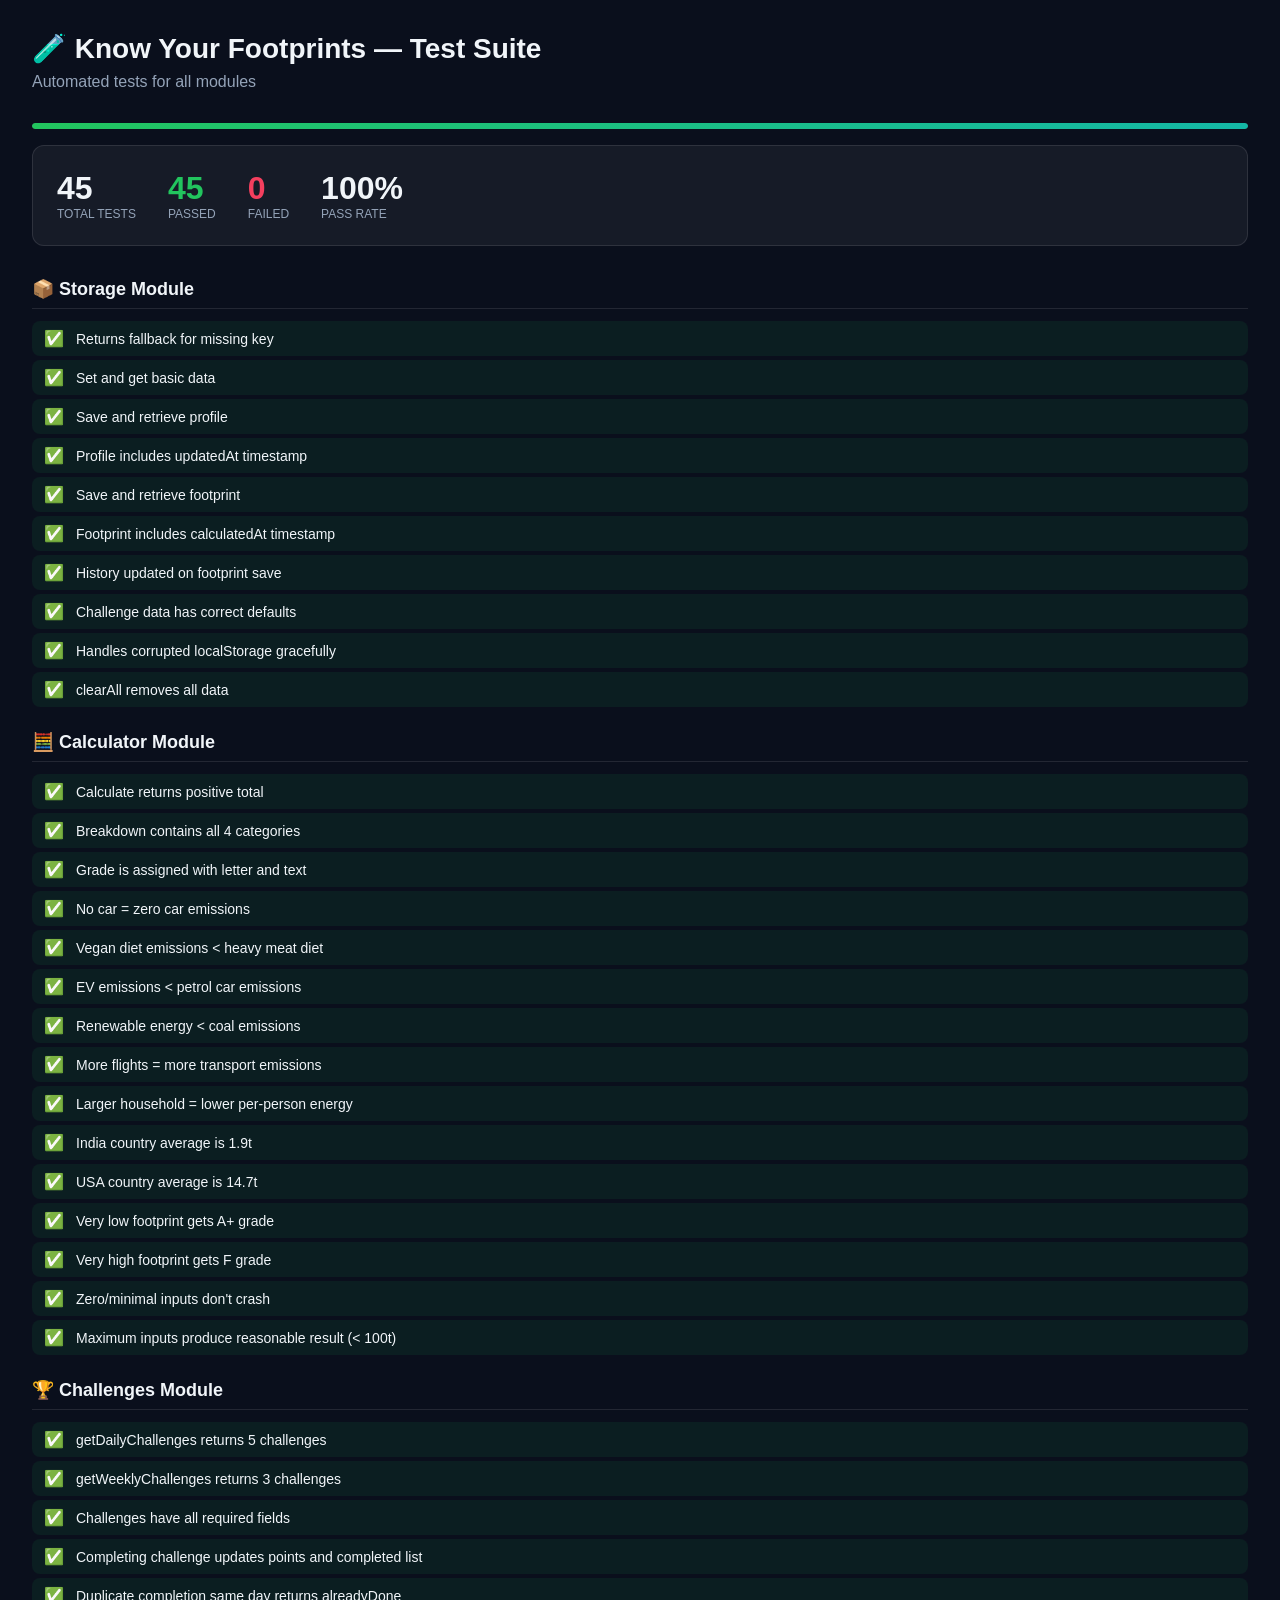
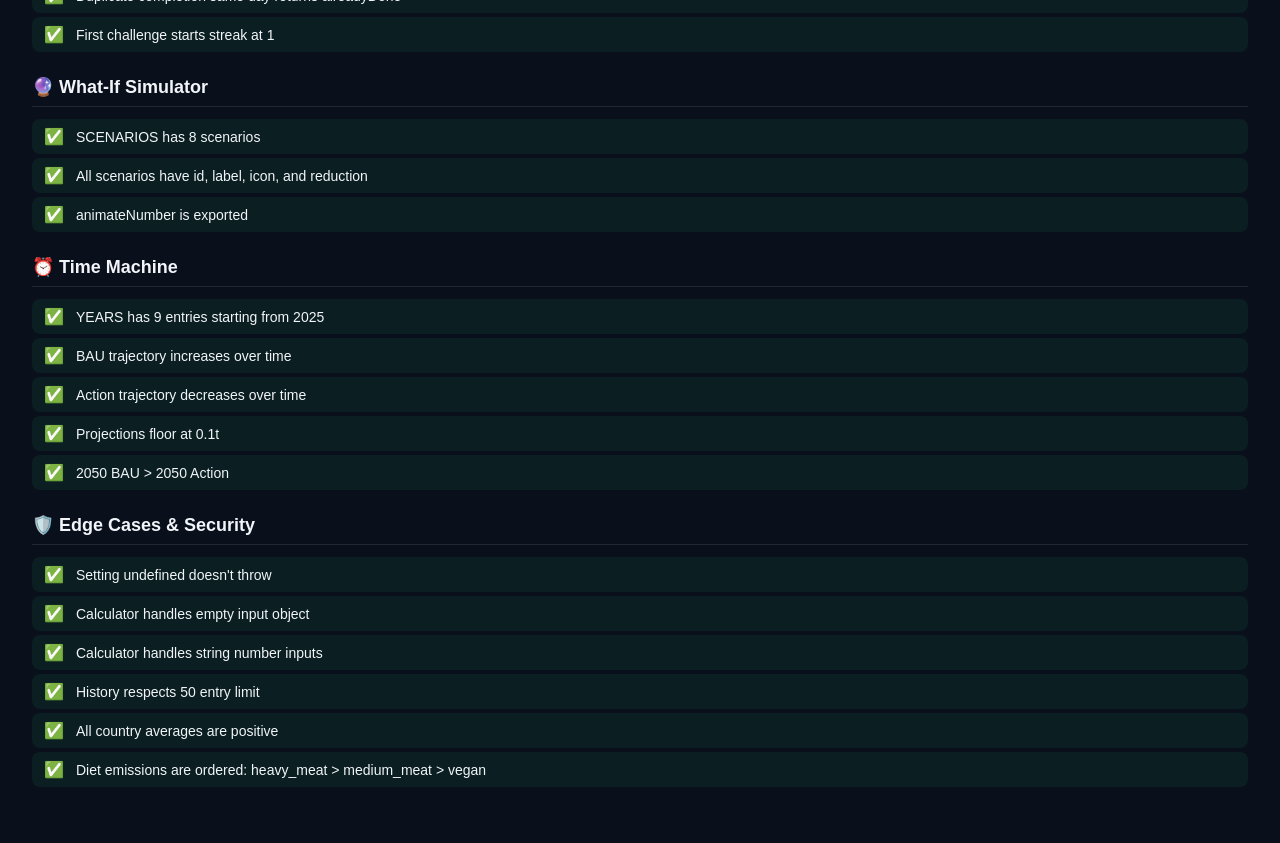
==== tests/index.html @ 68384054 "modifications in index file and addition of manifest" ====
<!DOCTYPE html>
<html lang="en">
<head>
    <meta charset="UTF-8">
    <meta name="viewport" content="width=device-width, initial-scale=1.0">
    <title>Know Your Footprints — Test Suite</title>
    <style>
        * { margin: 0; padding: 0; box-sizing: border-box; }
        body { font-family: 'Inter', -apple-system, sans-serif; background: #0a0f1c; color: #f1f5f9; padding: 2rem; }
        h1 { font-size: 1.75rem; margin-bottom: 0.5rem; }
        .subtitle { color: #94a3b8; margin-bottom: 2rem; }
        .summary { display: flex; gap: 2rem; margin-bottom: 2rem; padding: 1.5rem; background: rgba(255,255,255,0.05); border-radius: 12px; border: 1px solid rgba(255,255,255,0.1); }
        .stat { display: flex; flex-direction: column; }
        .stat-value { font-size: 2rem; font-weight: 700; }
        .stat-label { font-size: 0.75rem; color: #94a3b8; text-transform: uppercase; }
        .stat-value.pass { color: #22c55e; }
        .stat-value.fail { color: #f43f5e; }
        .test-group { margin-bottom: 1.5rem; }
        .group-title { font-size: 1.125rem; font-weight: 600; margin-bottom: 0.75rem; padding-bottom: 0.5rem; border-bottom: 1px solid rgba(255,255,255,0.1); }
        .test { display: flex; align-items: center; gap: 0.75rem; padding: 0.5rem 0.75rem; border-radius: 8px; margin-bottom: 0.25rem; font-size: 0.875rem; }
        .test.pass { background: rgba(34,197,94,0.08); }
        .test.fail { background: rgba(244,63,94,0.08); }
        .test-icon { font-size: 1rem; }
        .test-name { flex: 1; }
        .test-detail { color: #94a3b8; font-size: 0.75rem; }
        .progress-bar { width: 100%; height: 6px; background: rgba(255,255,255,0.1); border-radius: 3px; margin-bottom: 1rem; overflow: hidden; }
        .progress-fill { height: 100%; background: linear-gradient(90deg, #22c55e, #14b8a6); border-radius: 3px; transition: width 0.5s ease; }
    </style>
</head>
<body>
    <h1>🧪 Know Your Footprints — Test Suite</h1>
    <p class="subtitle">Automated tests for all modules</p>
    <div class="progress-bar"><div class="progress-fill" id="progressFill"></div></div>
    <div class="summary">
        <div class="stat"><span class="stat-value" id="totalTests">0</span><span class="stat-label">Total Tests</span></div>
        <div class="stat"><span class="stat-value pass" id="passedTests">0</span><span class="stat-label">Passed</span></div>
        <div class="stat"><span class="stat-value fail" id="failedTests">0</span><span class="stat-label">Failed</span></div>
        <div class="stat"><span class="stat-value" id="passRate">0%</span><span class="stat-label">Pass Rate</span></div>
    </div>
    <div id="results"></div>

    <!-- Load modules under test -->
    <script src="../js/storage.js"></script>
    <script src="../js/calculator.js"></script>
    <script src="../js/challenges.js"></script>
    <script src="../js/whatif.js"></script>
    <script src="../js/timemachine.js"></script>
    <script src="tests.js"></script>
</body>
</html>
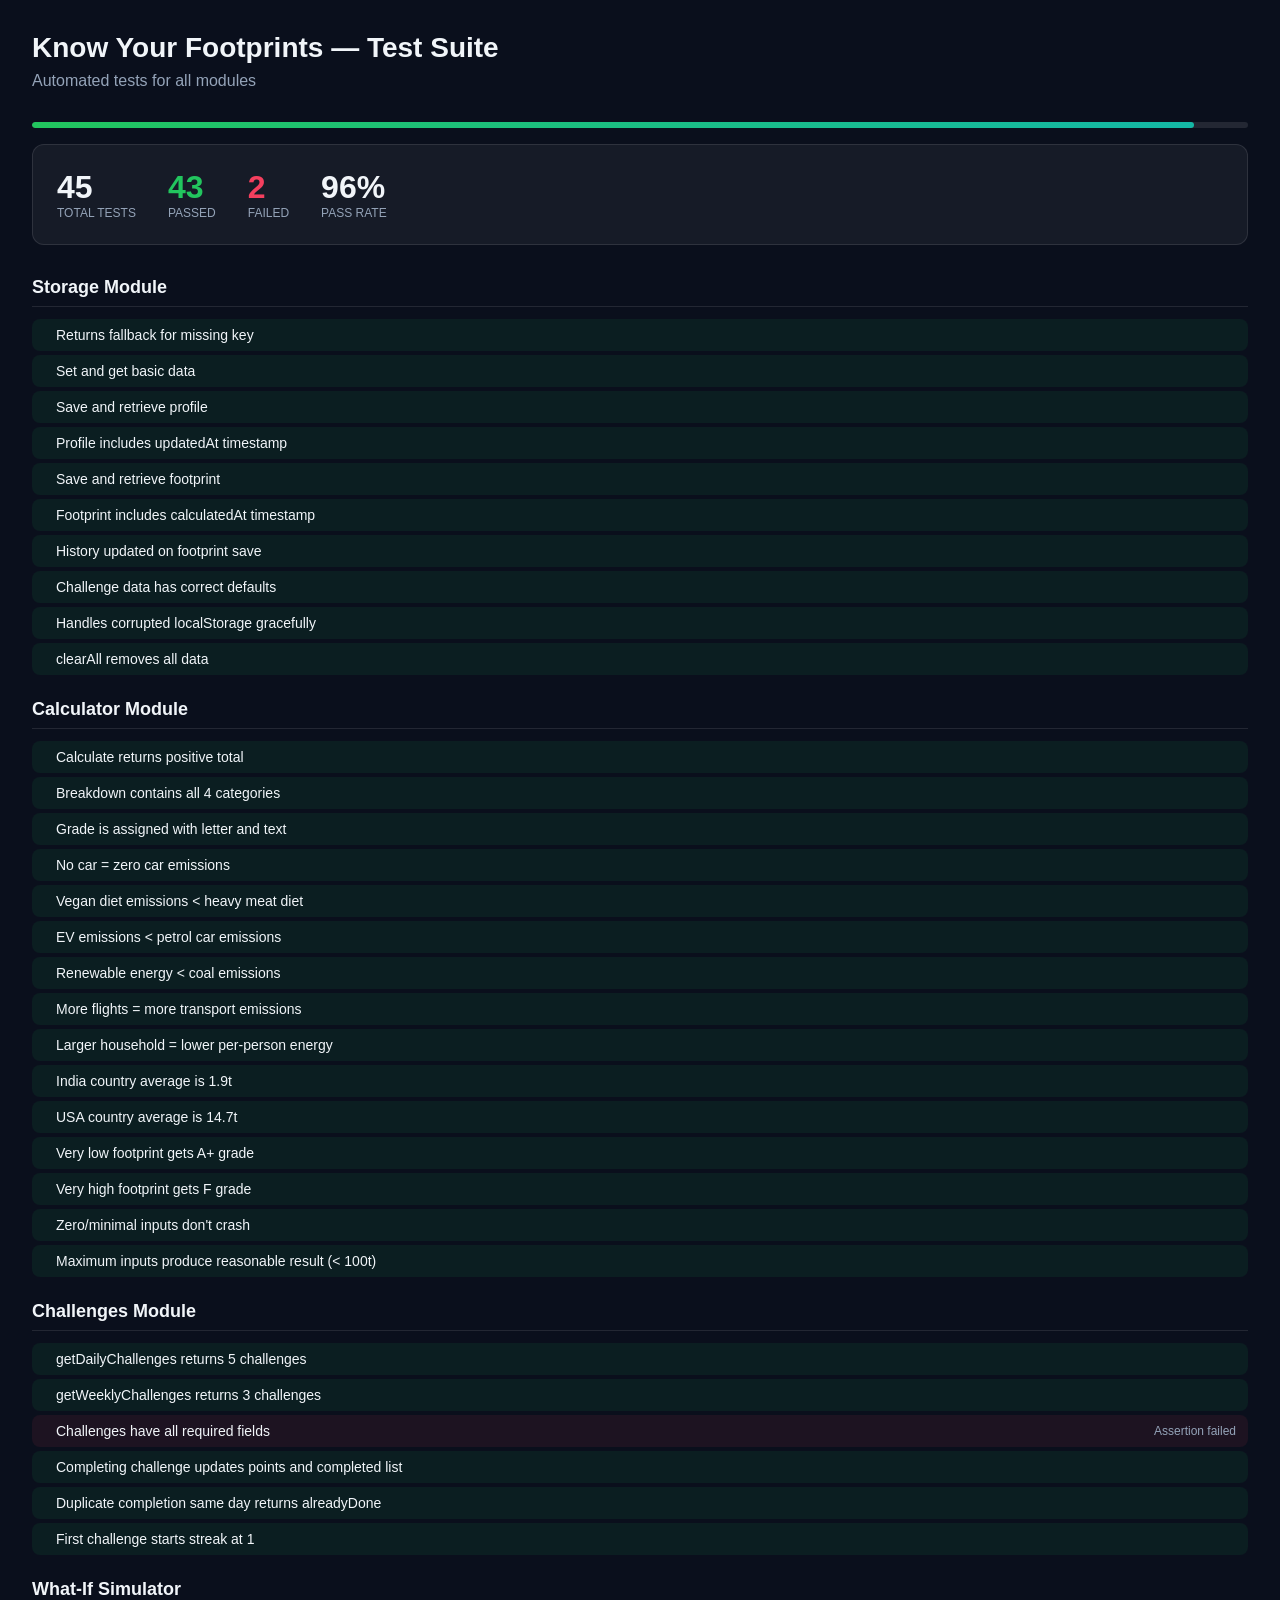
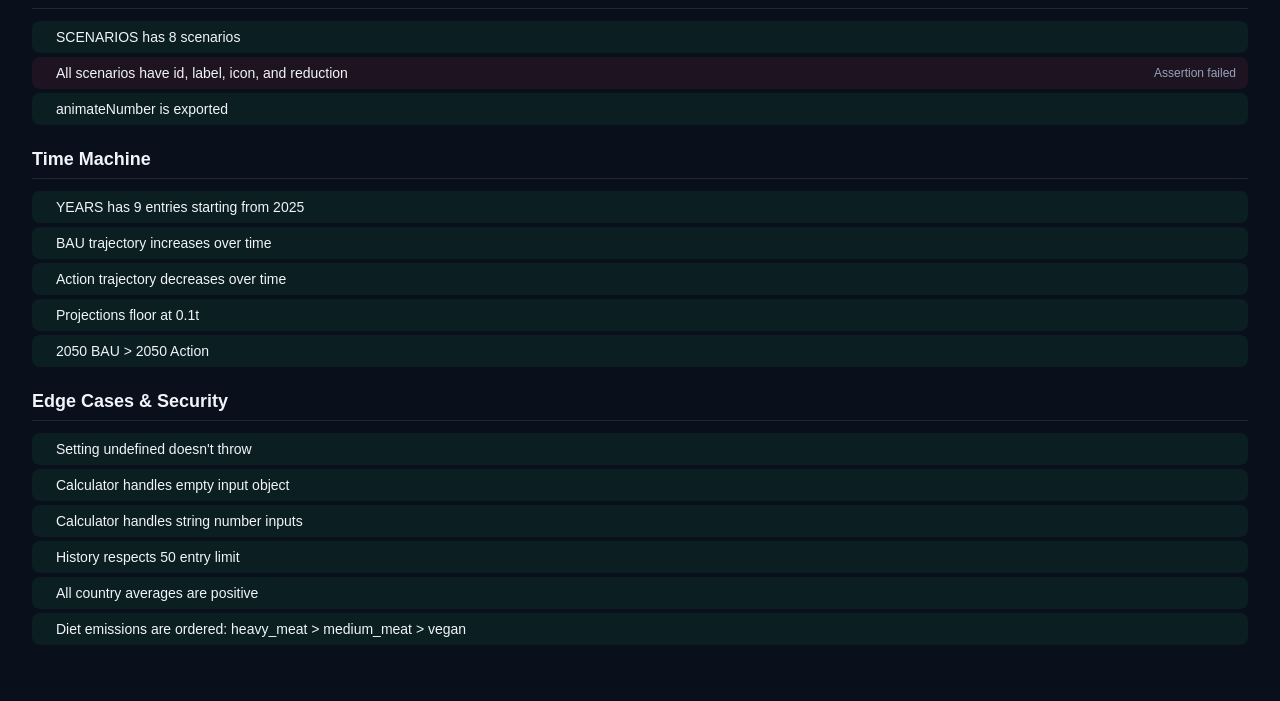
==== commit e7b1f64a: "readme update" ====
--- a/tests/index.html
+++ b/tests/index.html
@@ -28,7 +28,7 @@
     </style>
 </head>
 <body>
-    <h1>🧪 Know Your Footprints — Test Suite</h1>
+    <h1> Know Your Footprints — Test Suite</h1>
     <p class="subtitle">Automated tests for all modules</p>
     <div class="progress-bar"><div class="progress-fill" id="progressFill"></div></div>
     <div class="summary">
